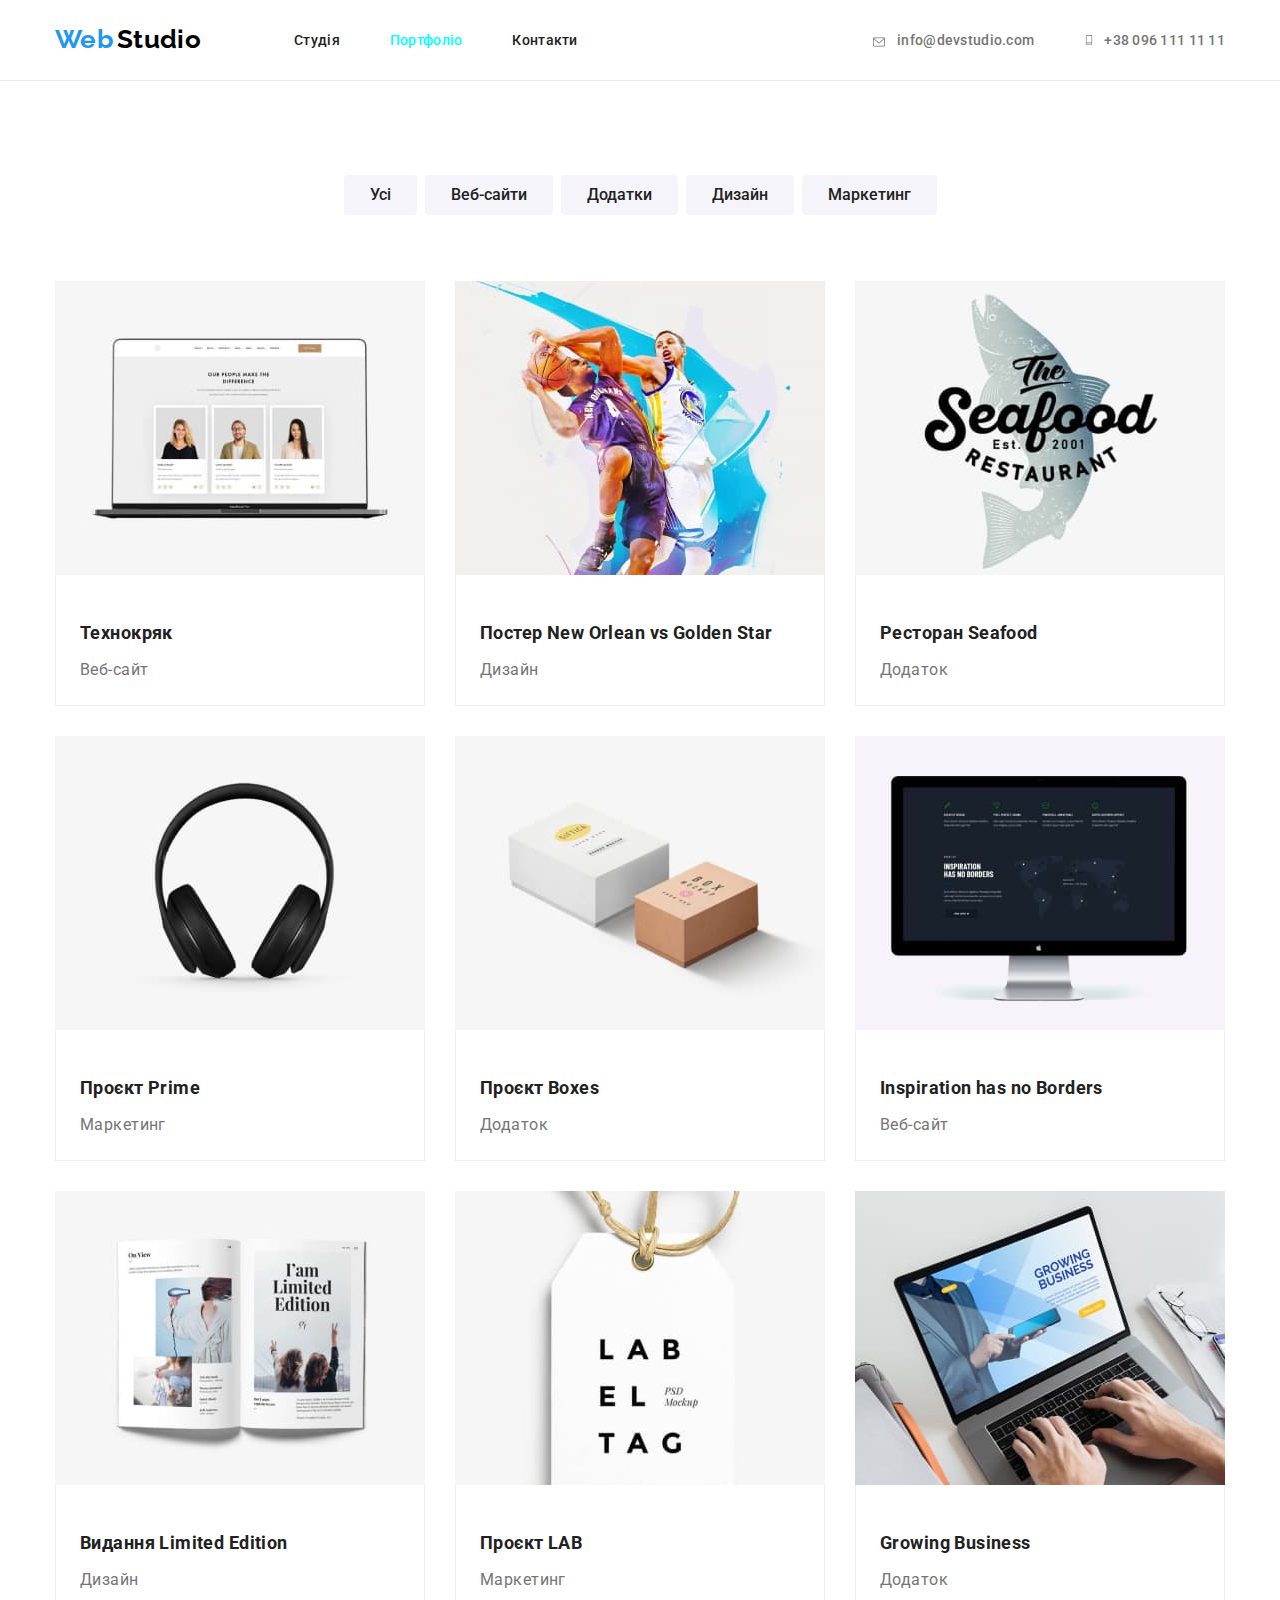
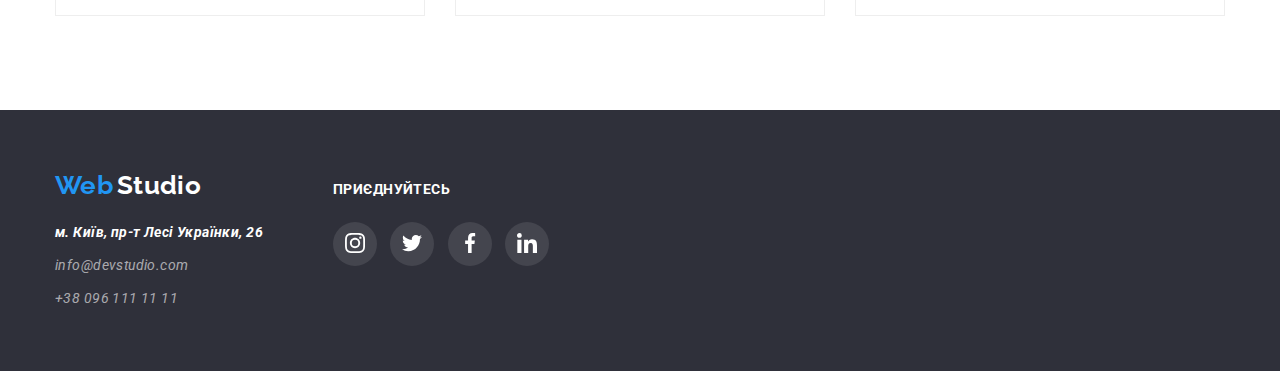
==== portfolio.html @ c8d05479 "hw" ====
<!DOCTYPE html>
<html lang="uk">
  <head>
    <meta charset="UTF-8" />
    <meta http-equiv="X-UA-Compatible" content="IE=edge" />
    <meta name="viewport" content="width=device-width, initial-scale=1.0" />
    <title>Портфоліо</title>
    <link rel="stylesheet" href="./styles/styles.css" />
    <link
      href="https://fonts.googleapis.com/css2?family=Raleway:wght@700&family=Roboto:wght@400;500;700;900&display=swap"
      rel="stylesheet"
    />
    <link
      rel="stylesheet"
      href="https://cdnjs.cloudflare.com/ajax/libs/modern-normalize/1.1.0/modern-normalize.min.css"
    />
    
  </head>
  <body class="page">
    <header class="header">
      <div class="container">
        <div class="main-nav">
          <a href="https://denysabramets.github.io/goit-markup-hw-02/index.html" class="logo">
            <span lang="en" class="logo-link">Web</span>
            <span lang="en" class="logo-black">Studio</span>
          </a>
        
          <nav>
            <ul class="site-nav list">
              <li class="item"><a href="./index.html" class="link">Студія</a></li>
              <li class="item"><a href="./portfolio.html" class="link current">Портфоліо</a></li>
              <li class="item"><a href="#" class="link">Контакти</a></li>
              
            </ul>
          </nav>
          <ul class="link-nav list">
            <li class="item ">
          
              <a href="mailto:info@devstudio.com" class="link"><svg width="16px" height="12px" class="icon-mail">
                  <use href="./images/icon.svg#icon-mail"></use>
                </svg>info@devstudio.com</a>
            </li>
            <li class="item logo-phone">
              <a href="tel:+380961111111" class="link"><svg width="10px" height="16px" class="icon-mail">
                  <use href="./images/icon.svg#icon-Phone"></use>
                </svg>+38 096 111 11 11</a>
            </li>
          </ul>
        </div>
    </div>
    </header>
    <main>
      <section class=" section ">
        <div class="container">
        <h1 hidden class="visually-hidden">Фільтри</h1>
        <ul class="filters list">
          <li class="box"><button type="button" class="button">Усі</button></li>
          <li class="box"><button type="button" class="button">Веб-сайти</button></li>
          <li class="box"><button type="button" class="button">Додатки</button></li>
          <li class="box"><button type="button" class="button">Дизайн</button></li>
          <li class="box"><button type="button" class="button">Маркетинг</button></li>
        </ul>
      
          <ul class="gallery list">
            <li class="card">
              <div ><a href=""  class="text-card">
                <img src="./images/photo1.jpg" alt="відкритий ноутбук із сторінкою" width="370" />
                <div class="box"><h2 class="gallery-item">Технокряк</h2>
                <p class="gallery-text">Веб-сайт</p></div>
              </a></div>
            </li>
            <li class="card">
              <div ><a href=""  class="text-card"><img src="./images/photo2.jpg" alt="два гравця іграють у баскетбол" width="370" />
                <div class="box"><h2 class="gallery-item" lang="en">Постер New Orlean vs Golden Star</h2>
                <p class="gallery-text">Дизайн</p></div>
              </a></div>
            </li>
            <li class="card">
              <div ><a href=""  class="text-card"><img src="./images/photo3.jpg" alt="лого" width="370" />
                <div class="box"><h2 class="gallery-item" lang="en">Ресторан Seafood</h2>
                <p class="gallery-text">Додаток</p></div>
              </a></div>
            </li>
            <li class="card">
              
              <div ><a href=""  class="text-card"><img src="./images/photo4.jpg" alt="навушники" width="370" />
                <div class="box"><h2 class="gallery-item" lang="en">Проєкт Prime</h2>
                <p class="gallery-text">Маркетинг</p></div>
              </a></div>
            </li>
            <li class="card"> 
              <div ><a href=""  class="text-card"><img src="./images/photo5.jpg" alt="навушники" width="370" />
                <div class="box"><h2 class="gallery-item" lang="en">Проєкт Boxes</h2>
                <p class="gallery-text">Додаток</p></div>
              </a></div>
            </li>
            <li class="card">
              <div ><a href="" class="text-card"><img src="./images/photo6.jpg" alt="дві коробки" width="370" />
                <div class="box"><h2 class="gallery-item" lang="en">Inspiration has no Borders</h2>
                <p class="gallery-text">Веб-сайт</p></div>
              </a></div>
            </li>
            <li class="card">
              <div ><a href=""  class="text-card"><img src="./images/photo7.jpg" alt="книга" width="370" />
                <div class="box"><h2 class="gallery-item" lang="en">Видання Limited Edition</h2>
                <p class="gallery-text">Дизайн</p></div>
              </a></div>
            </li>
            <li class="card">
              <div ><a href="" class="text-card"><img src="./images/photo8.jpg" alt="лого компаніЇ" width="370" />
                <div class="box"><h2 class="gallery-item" lang="en">Проєкт LAB</h2>
                <p class="gallery-text">Маркетинг</p></div>
              </a></div>
            </li>
            <li class="card">
              <div ><a href="" class="text-card"><img src="./images/photo9.jpg" alt="ноутбук і лого компаніЇ" width="370" />
                <div class="box"><h2 class="gallery-item" lang="en">Growing Business</h2>
                <p class="gallery-text">Додаток</p></div>
              </a></div>
            </li>
          </ul>
          </div>
        
      
      </section>
    </main>

    <footer class="footer">
      <div class="container">
        <div class="two-box">
          <div class="footer-adress">
            <div class="down"><a href="https://denysabramets.github.io/goit-markup-hw-02/index.html" class="logo ">
                <span lang="en" class="logo-link">Web</span>
                <span lang="en" class="logo-header">Studio</span>
              </a></div>
            <address class="address">
              <ul class=" list">
                <li class="adress-up">
                  <a href="https://goo.gl/maps/JBx5iPBna97AmBD86" target="_blank" rel="noopener noreferrer noflow"
                    class="address-map">м. Київ, пр-т Лесі Українки, 26</a>
                </li>
                <li class="adress-down">
                  <a href="mailto:info@devstudio.com" class="address-text">info@devstudio.com</a>
                </li>
                <li class="adress-down">
                  <a href="tel:+380961111111" class="address-text">+38 096 111 11 11</a>
                </li>
              </ul>
            </address>
          </div>
          <div class="footer-sprite">
            <h2 class="footer-post">Приєднуйтесь</h2>
            <ul class=" sprite list">
              <li class="display">
                <a class="box-sprite" href="https://www.instagram.com/" target="_blank" rel="noreferrer noopener">
                  <svg class="icon-sprite" width="20px" height="20px">
                    <use href="./images/icon.svg#icon-instagram"></use>
                  </svg></a>
              </li>
              <li class="display">
                <a class="box-sprite" href="https://twitter.com/" target="_blank" rel="noreferrer noopener">
                  <svg class="icon-sprite" width="20px" height="20px">
                    <use href="./images/icon.svg#icon-twitter"></use>
                  </svg></a>
                </svg>
              </li>
              <li class="display"><a class="box-sprite" href="https://www.facebook.com/" target="_blank"
                  rel="noreferrer noopener">
                  <svg class="icon-sprite" width="20px" height="20px">
                    <use href="./images/icon.svg#icon-facebook"></use>
                  </svg></a></li>
              <li class="display"><a class="box-sprite" href="https://www.linkedin.com/" target="_blank"
                  rel="noreferrer noopener">
                  <svg class="icon-sprite" width="20px" height="20px">
                    <use href="./images/icon.svg#icon-linkedin"></use>
                  </svg></a></li>
            </ul>
    
    
          </div>
        </div>
    
    
      </div>
    
    </footer>
  </body>
</html>
---- styles/styles.css ----
:root {
  --primary-text-color: #212121;
  --title-text-color: #757575;
  --white-color: #ffffff;
  --blue-color: #2196f3;
  --black-color: #000000;
  --address-text-color: rgba(255, 255, 255, 0.6);
  --primary-background: #f5f5f5;
  --secondary-background: #2f303a;
  --section-background: #f5f4fa;
}
.list {
  list-style: none;
  padding: 0;
  margin: 0;
}

.container {
  margin-left: auto;
  margin-right: auto;
  width: 1200px;
  padding-left: 15px;
  padding-right: 15px;
  
}

.section {
  padding-top: 94px;
  padding-bottom: 94px;
}
.page {
  background-color: var(--white-color);
  color: var(--primary-text-color);
  font-family: Roboto, sans-serif;
  font-weight: 700;
  letter-spacing: 0.03em;
  font-size: 14px;
}
.logo-link {
  color: #2196f3;
  font-family: "Raleway", sans-serif;

  font-size: 26px;
  line-height: 1.2;
}

.header {
  border-bottom: 1px solid #ececec;
}
.logo-header {
  color: var(--white-color);
  font-family: "Raleway", sans-serif;
  font-size: 26px;
  line-height: 1.2;
}
.logo-black {
  color: var(--black-color);
  font-family: "Raleway", sans-serif;
  font-size: 26px;
  line-height: 1.2;
}

/* Навігація */
.up {
  margin-left: 215px;
}

.site-nav {
  display: flex;
  margin-left: 93px;
}
.site-nav .item + .item {
  margin-left: 50px;
}
/* .site-nav>.item:not(:last-child){
  margin-right: 50px;
} */
.link-nav {
  display: flex;
  align-items: baseline;
  margin-left: auto;
  text-align: center;

}
.link-nav .item + .item {
  margin-left: 50px;
}
.main-nav {
  display: flex;
  align-items: center;
}
.site-nav .link {
  display: block;
  padding-top: 32px;
  padding-bottom: 32px;
  font-weight: 500;
  line-height: 1.15;
  letter-spacing: 0.02em;
  text-decoration: none;
  color: var(--primary-text-color);
}
.site-nav .link:hover,
.site-nav .link:focus {
  color: var(--blue-color);
}

.logo-black:active,
.logo-link:active,
.site-nav .link:active {
  color: red;
}
.site-nav .link.current {
  color: aqua;
}
.link-nav .link {
  font-weight: 500;
  font-size: 14px;
  line-height: 1.15;
  letter-spacing: 0.02em;
  text-decoration: none;
  color: var(--title-text-color);
  
}
.link-nav .item{
justify-items: center;}
.link-nav .link:hover,
.link-nav .link:focus {
  color: var(--blue-color);
}
.link-nav .link:active {
  color: tomato;
}
.icon-mail{
  margin-right:10px;
  fill: currentColor;
    vertical-align: -0.17em;
  
    
  }
  .link-nav .icon-mail:hover,.icon-mail:focus{
    fill:var(--blue-color)
  }




/* class="Hero" */
.hero {
  background-color: var(--secondary-background);
  height: 600px;
  min-width: 1600px;
  text-align: center;
  background-image: linear-gradient(
      to right,
      rgba(47, 48, 58, 0.4),
      rgba(47, 48, 58, 0.4)
    ),
    url(../images/background.jpg);
  background-repeat: no-repeat;
  background-size: cover;
  background-position: center;
  margin-left: auto;
  margin-right: auto;
  /* url(../images/background.jpg) */
}


.hero .title {
  color: var(--white-color);
  margin-top: 0;
  margin-bottom: 30px;
  padding-top: 200px;
  font-weight: 900;
  font-size: 44px;
  line-height: 1.36;
  text-align: center;
  letter-spacing: 0.06em;
  text-transform: uppercase;
}

/* class="Features" */
.features-text {
  color: var(--title-text-color);

  font-weight: 400;
  line-height: 1.71;
  margin-top: 10px;
  margin-bottom: 0px;
  min-width: 270px;
}
.features {
  display: flex;
  height: 270px;
}
.features .box + .box {
  margin-left: 30px;
}
.features .box {
  display: block;
}

.flex {
  display: flex;
}

.flex .box + .box {
  margin-left: 30px;
}

.features-title {
  margin-top: 0px;
  margin-bottom: 0px;
  font-weight: 700;
  font-size: 14px;
  line-height: 16px;
  letter-spacing: 0.03em;
  text-transform: uppercase;
  color: var(--primary-text-color);
}
.icon-features{
display: inline-flex;
background-color: #f5f4fa;
align-items: center;
justify-content: center;
width: 270px;
height: 120px;
margin-bottom: 30px;

}
.icon-team{
  display:inline-flex;
    justify-content: center;
    align-items: center;
    width: 44px;
    height: 44px;
    margin-bottom: 30px;
    border-radius: 50%;
    fill:#AFB1B8;
    
}
.icon-team>:hover,
.icon-team>:focus{
  background-color: var(--blue-color);
  box-shadow: 0px 4px 4px 0px #00000040;
  fill: var(--white-color);
  
}
.icon-team:not(:last-child){
      margin-left: 10px;
}

.icon-team>a{
  display: inline-flex;
  padding: 12px;
  fill: #AFB1B8;
  border-radius: 50%;
}









/* class="TEAM" */
.section .team,
.section .item {
  font-size: 36px;
  line-height: 1.17;
  text-align: center;
  margin-top: 0px;
  margin-bottom: 50px;
}

.first {
  padding-top: 94px;
  padding-bottom: 0px;
}

.list-team {
  display: flex;
}

.section-image {
  box-shadow: 0px 1px 3px rgba(0, 0, 0, 0.12), 0px 1px 1px rgba(0, 0, 0, 0.14),
    0px 2px 1px rgba(0, 0, 0, 0.2);
  border-radius: 0px 0px 4px 4px;
  background-color: #ffffff;
  width: 270px;
  text-align: center;
}
.section-image .name {
  margin-top: 30px;
  margin-bottom: 0px;
}
.section-image .img {
  display: block;
}
.section-image:not(:last-child) {
  margin-right: 30px;
}
.last {
  background-color: var(--section-background);
}

.list-team .text {
  color: var(--title-text-color);
  font-weight: 400;
  font-size: 16px;
  line-height: 1.19;
  margin-bottom: 30px;
  margin-top: 10px;
}
/* Clients */
.clients{
  display: flex;
}
.clients-sprite{
  outline: 1px solid #AFB1B8 ;
  display: flex;
  justify-content: center;
  align-items: center;
  width: 170px;
  height: 92px;
  fill: #AFB1B8;
  padding: 16px 32px;

}

.clients>li:not(:last-child){
  margin-right: 30px;
}
.clients-sprite:hover,
.clients-sprite:focus{
  fill:var(--blue-color);
  outline: 1px solid var(--blue-color)
  
}
/* Футер */
.footer {
  background-color: var(--secondary-background);
  
}
.footer-adress{
  display: inline-block;
}



.down {
  padding-top: 60px;
  
}


.address-text {
  color: var(--address-text-color);
  font-weight: 400;
  line-height: 1.71;

  text-decoration: none;
}
.address-map {
  color: var(--white-color);

  line-height: 1.71;

  text-decoration: none;
}
.adress-up {
  padding-top: 20px;
}
.adress-down {
  margin-top: 9px;
}
.address {
  padding-bottom: 60px;
}

.address-text:hover,
.address-text:focus {
  color: var(--blue-color);
}
.address-text:active,
.address-map:active {
  color: tomato;
}
/* Button */
.hero .button {
  background-color: var(--blue-color);
  color: var(--white-color);
  cursor: pointer;
  font-family: inherit;
  font-size: 16px;
  line-height: 1.88;
  letter-spacing: 0.06em;
  border: 0;
  box-shadow: 0px 4px 4px rgba(0, 0, 0, 0.15);
  border-radius: 4px;
  padding: 10px 32px;
  display: inline-block;
  min-width: 216px;
  text-align: center;
}
/* Футер sprite */
.footer-sprite {
  display: inline-block;
  margin-left: 70px;
}
.two-box{
  display: inline-flex;
  align-items: baseline;
  
}
.display{
  display: inline-flex;
    justify-content: center;
    align-items: center;
    width: 44px;
    height: 44px;
    margin-top: 20px;
    border-radius: 50%;
    fill: #AFB1B8;
    background-color:rgba(255, 255, 255, 0.1);

}
.box-sprite{
  fill:var(--white-color);
  padding: 12px;
  
}
.display:hover,
.display:focus{
  background: var(--blue-color);
}
.display:not(:last-child){
  margin-right: 10px;
}




.footer-post{
  font-size: 14px;
  line-height: 1.33px;
  letter-spacing: 0.03em;
  text-transform: uppercase;
  color: var(--white-color);
}




/* ПОРТФОЛІО */

/* Кнопки Флекс */
.filters {
  display: flex;
  justify-content: center;
  margin-bottom: 66px;
}
.filters .box + .box {
  margin-left: 8px;
}
.gallery {
  display: flex;
  flex-wrap: wrap;
  width: 1200px;
}
.gallery .card {
  width: 370px;
  margin-right: 30px;
  margin-bottom: 30px;
}

.card {
  background-color: var(--white-color);
  display:inline-block;
}

.card:hover,
.card:focus{

  box-shadow: 0px 3px 1px rgba(0, 0, 0, 0.1), 0px 1px 2px rgba(0, 0, 0, 0.08),
      0px 2px 2px rgba(0, 0, 0, 0.12);
}
img {
  display: block;
}
.gallery .card:nth-child(3n) {
  margin-right: 0;
}

.gallery .card:nth-last-child(-n + 3) {
  margin-bottom: 0;
}

.text-card,
.logo {
  text-decoration: none;
}
.card .box {
  padding-left: 24px;
  padding-right: 24px;
  padding-top: 20px;
  border-left: 1px solid #eeeeee;
  border-right: 1px solid #eeeeee;
  border-bottom: 1px solid #eeeeee;
}

.filters .button {
  background-color: var(--section-background);
  color: var(--primary-text-color);
  cursor: pointer;
  font-weight: 500;
  font-size: 16px;
  line-height: 1.62;
  border: 1px solid transparent;
  
  border-radius: 4px;
  padding: 6px 25px;
  display: inline-block;
  text-align: center;
}
.filters .button:hover,
.filters .button:focus,
.address-text:hover,
.address-text:focus {
  color: var(--white-color);
  box-shadow: 0px 3px 1px rgba(0, 0, 0, 0.1), 0px 1px 2px rgba(0, 0, 0, 0.08),
      0px 2px 2px rgba(0, 0, 0, 0.12);
      background: var(--blue-color);
}
.filters .button:active,
.hero .button:active {
  color: tomato;
}
.gallery-item {
  font-size: 18px;
  line-height: 2;
  color: var(--primary-text-color);
  margin-top: 20px;
  margin-bottom: 0px;
}

.gallery-text {
  font-weight: 400;
  font-size: 16px;
  line-height: 1.88;
  color: var(--title-text-color);
  margin-top: 4px;
  margin-bottom: 20px;
}
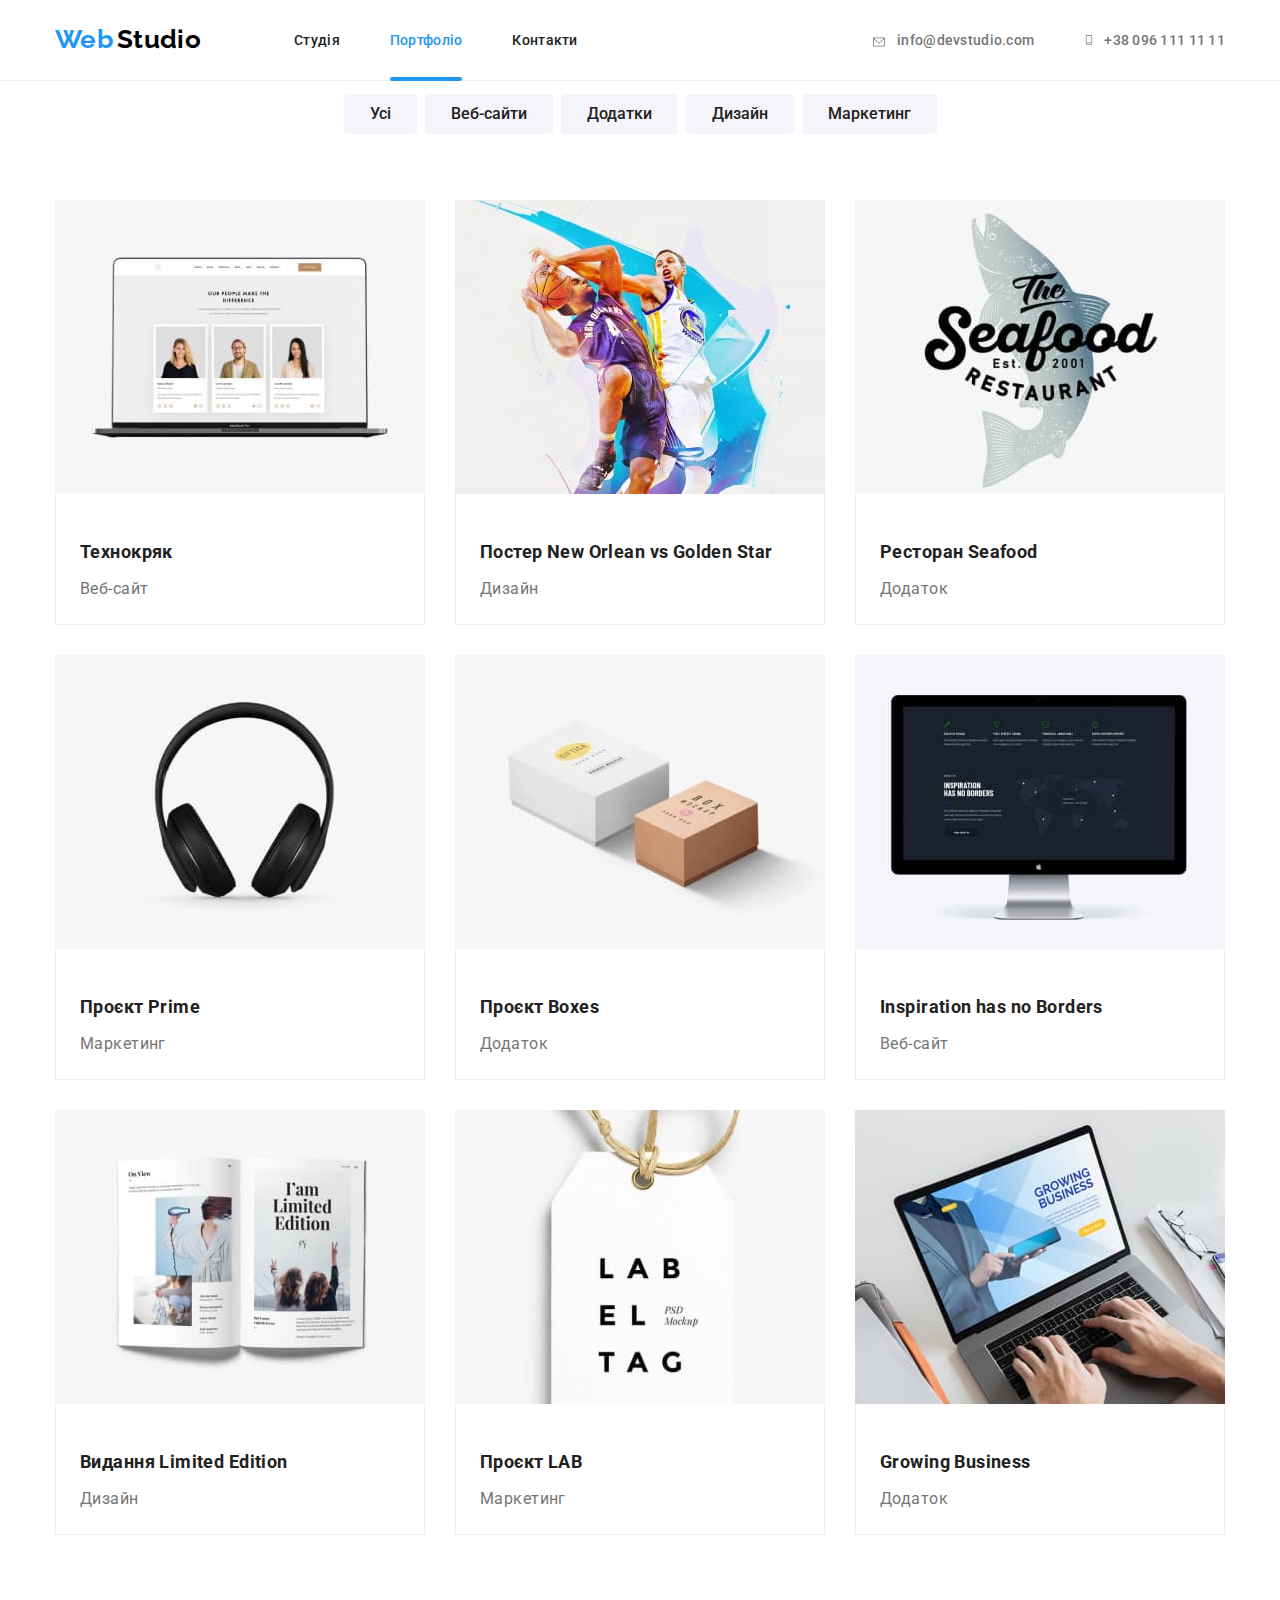
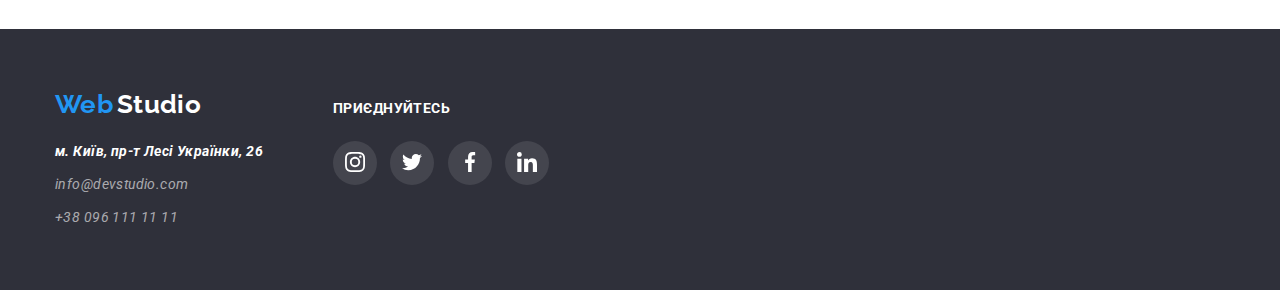
==== commit 40b30110: "hw" ====
--- a/portfolio.html
+++ b/portfolio.html
@@ -63,9 +63,17 @@
       
           <ul class="gallery list">
             <li class="card">
-              <div ><a href=""  class="text-card">
-                <img src="./images/photo1.jpg" alt="відкритий ноутбук із сторінкою" width="370" />
-                <div class="box"><h2 class="gallery-item">Технокряк</h2>
+              <div class="overlay-box" ><a href=""  class="text-card">
+                
+                <div class="overlay">
+                  <img src="./images/photo1.jpg" alt="відкритий ноутбук із сторінкою" width="370" />
+                  <div class="overlay-text">
+                    <p>Ресурс пропонує комплексні пропозиції з різним рівнем функціоналу та сервісів. Все це дозволить відвідувачу отримати
+                      вичерпні відомості про компанію чи приватну особу</p>
+                  </div>
+                </div>
+                <div class="box">
+                  <h2 class="gallery-item">Технокряк</h2>
                 <p class="gallery-text">Веб-сайт</p></div>
               </a></div>
             </li>
--- a/styles/styles.css
+++ b/styles/styles.css
@@ -46,6 +46,14 @@
 
 .header {
   border-bottom: 1px solid #ececec;
+  position: fixed;
+  width: 100%;
+  top:0;
+  left: 0;
+  min-height: 80px;
+  background-color:var(--white-color);
+  z-index: 1;
+
 }
 .logo-header {
   color: var(--white-color);
@@ -91,6 +99,7 @@
 }
 .site-nav .link {
   display: block;
+  position: relative;
   padding-top: 32px;
   padding-bottom: 32px;
   font-weight: 500;
@@ -110,8 +119,21 @@
   color: red;
 }
 .site-nav .link.current {
-  color: aqua;
-}
+  color: var(--blue-color)
+}
+
+.current::after{
+  content: "";
+  position:absolute;
+  bottom: -1px;
+  left: 0;
+  width: 100%;
+  height: 4px;
+  background-color: var(--blue-color);
+  border-radius: 2px;
+
+}
+
 .link-nav .link {
   font-weight: 500;
   font-size: 14px;
@@ -178,6 +200,56 @@
   text-transform: uppercase;
 }
 
+.backdrop {
+  position: fixed;
+  top: 50%;
+    left: 50%;
+    transform: translate(-50%, -50%);
+  
+    background: rgba(0, 0, 0, 0.2);
+    padding:536px 212px;
+  
+ 
+}
+
+ .is-hidden {
+  opacity: 0;
+  pointer-events: none;
+  visibility: hidden;
+}
+.modal-button{
+margin-left: auto;
+display: flex;
+width: 30px;
+height: 30px;
+
+justify-content: center;
+align-items: center;
+border-radius: 50% ;
+border-color: rgba(0, 0, 0, 0.1);;
+background-color: var(--white-color);
+
+
+}
+.modal-button>svg{
+  width: 18px;
+    height: 18px;
+}
+
+.modal {
+  position: absolute;
+  top: 50%;
+  left: 50%;
+  transform: translate(-50%, -50%);
+
+  min-height: 581px;
+  min-width: 528px;
+  padding: 15px;
+
+  background-color: #fff;
+}
+
+
 /* class="Features" */
 .features-text {
   color: var(--title-text-color);
@@ -474,10 +546,58 @@
   margin-right: 30px;
   margin-bottom: 30px;
 }
+.overlay{
+  position: relative;
+  overflow: hidden;
+}
+.overlay-text{
+  position: absolute;
+  opacity: 0;
+  top: 50%;
+    left: 50%;
+    transform: translate(-50%, -50%);
+    
+  padding: 63px 24px;
+  width: 312px;
+
+}
+.overlay-text:hover{
+  opacity: 1;
+}
+.overlay-text>p{
+  
+    font-weight: 400;
+    font-size: 18px;
+    line-height: 1.56;
+    
+  
+    letter-spacing: 0.03em;
+  
+    color: var(--white-color);
+    
+}
+.overlay::before{
+  content: "";
+  position: absolute;
+  background-color: rgba(33, 150, 243, 0.9);
+  width: 100%;
+  height: 100%;
+  opacity: 0;
+  padding: 63px 24px;
+  display: inline-block;
+
+
+
+}
+.overlay:hover::before{
+  opacity: 0.9;
+}
+
 
 .card {
   background-color: var(--white-color);
   display:inline-block;
+
 }
 
 .card:hover,
